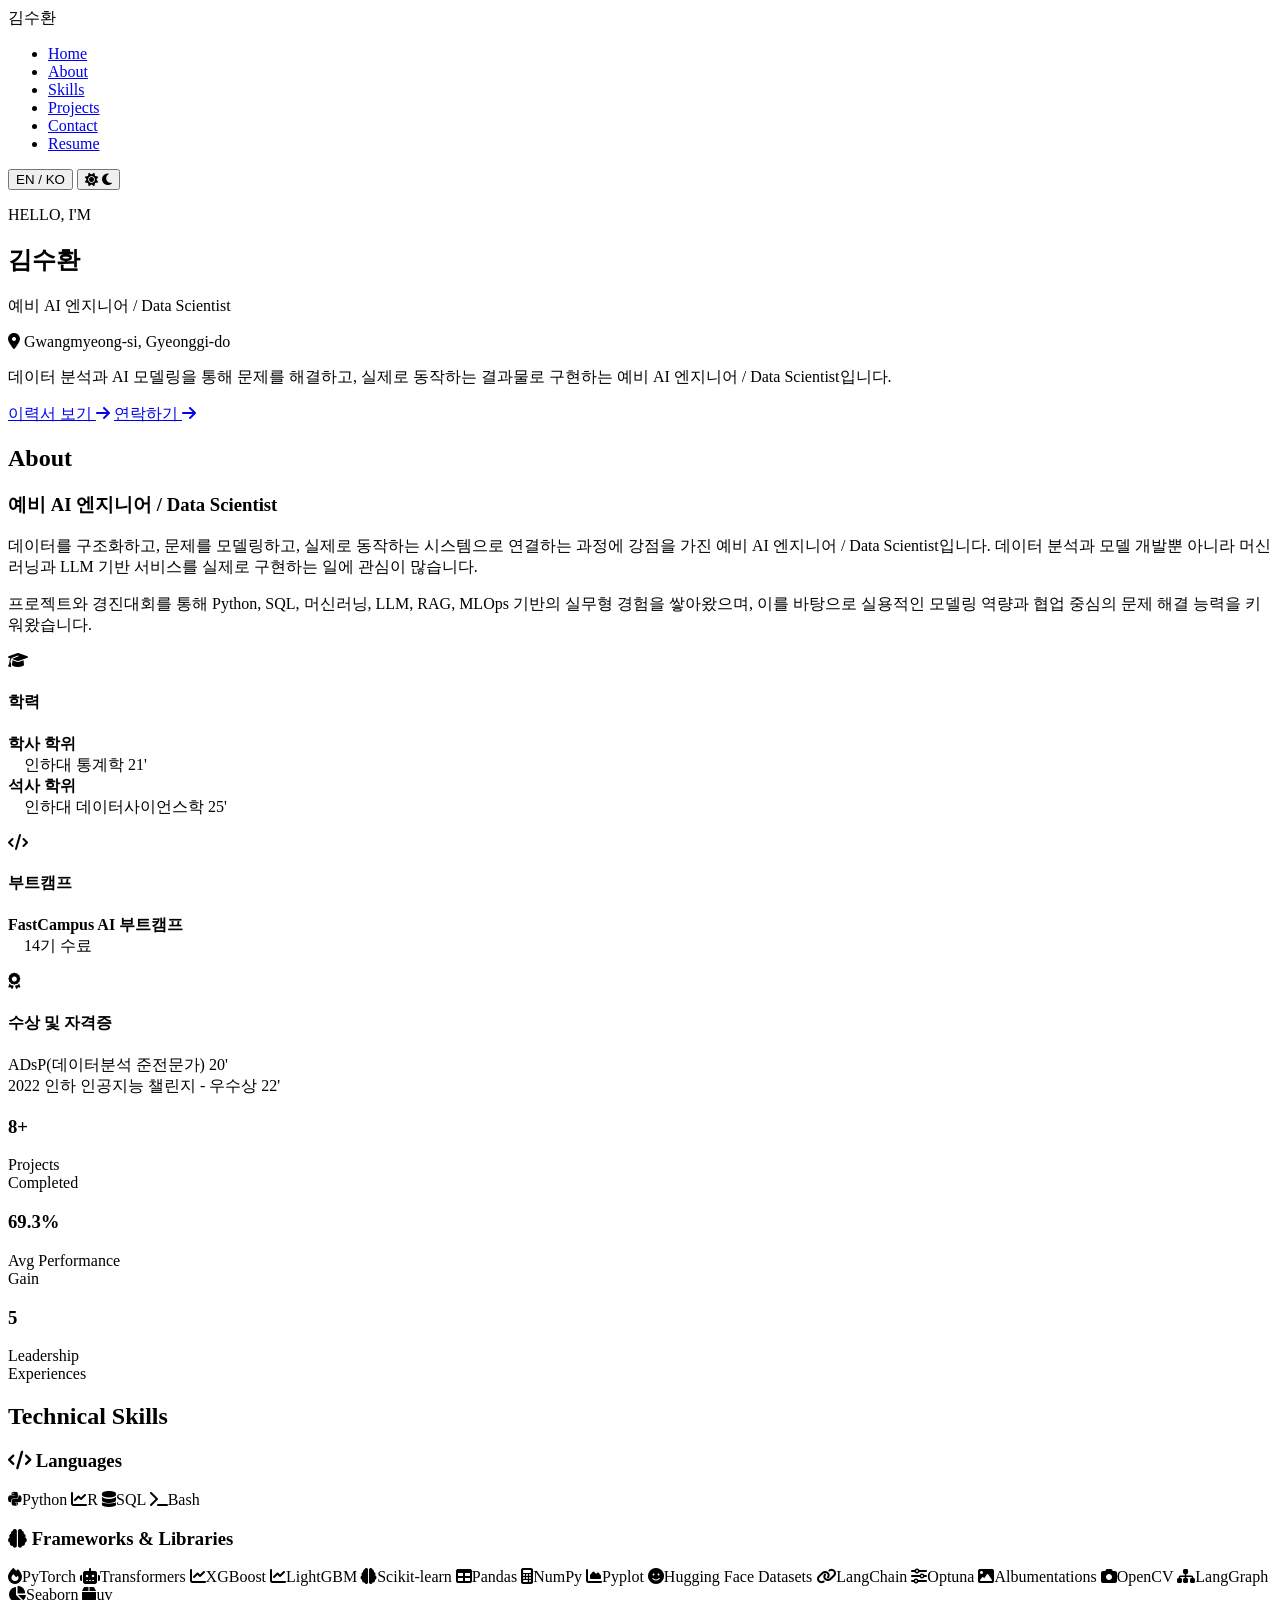
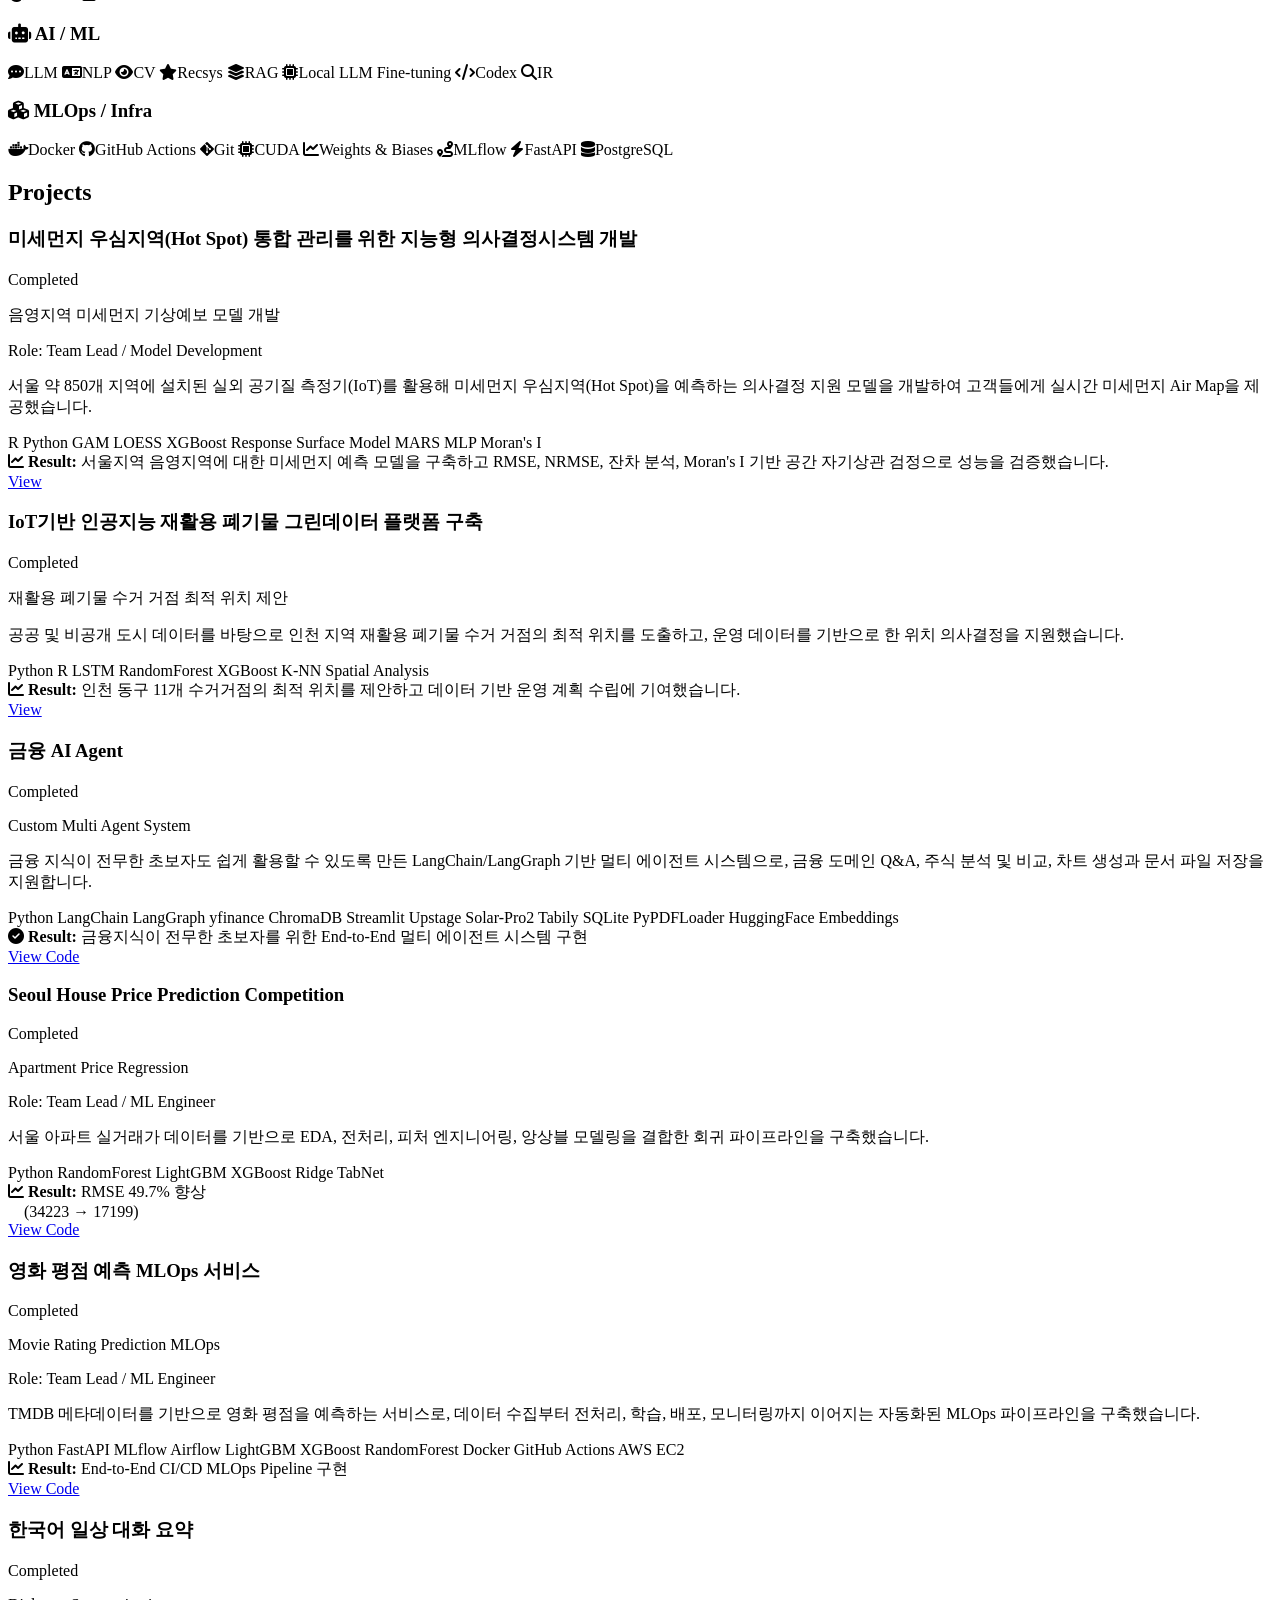
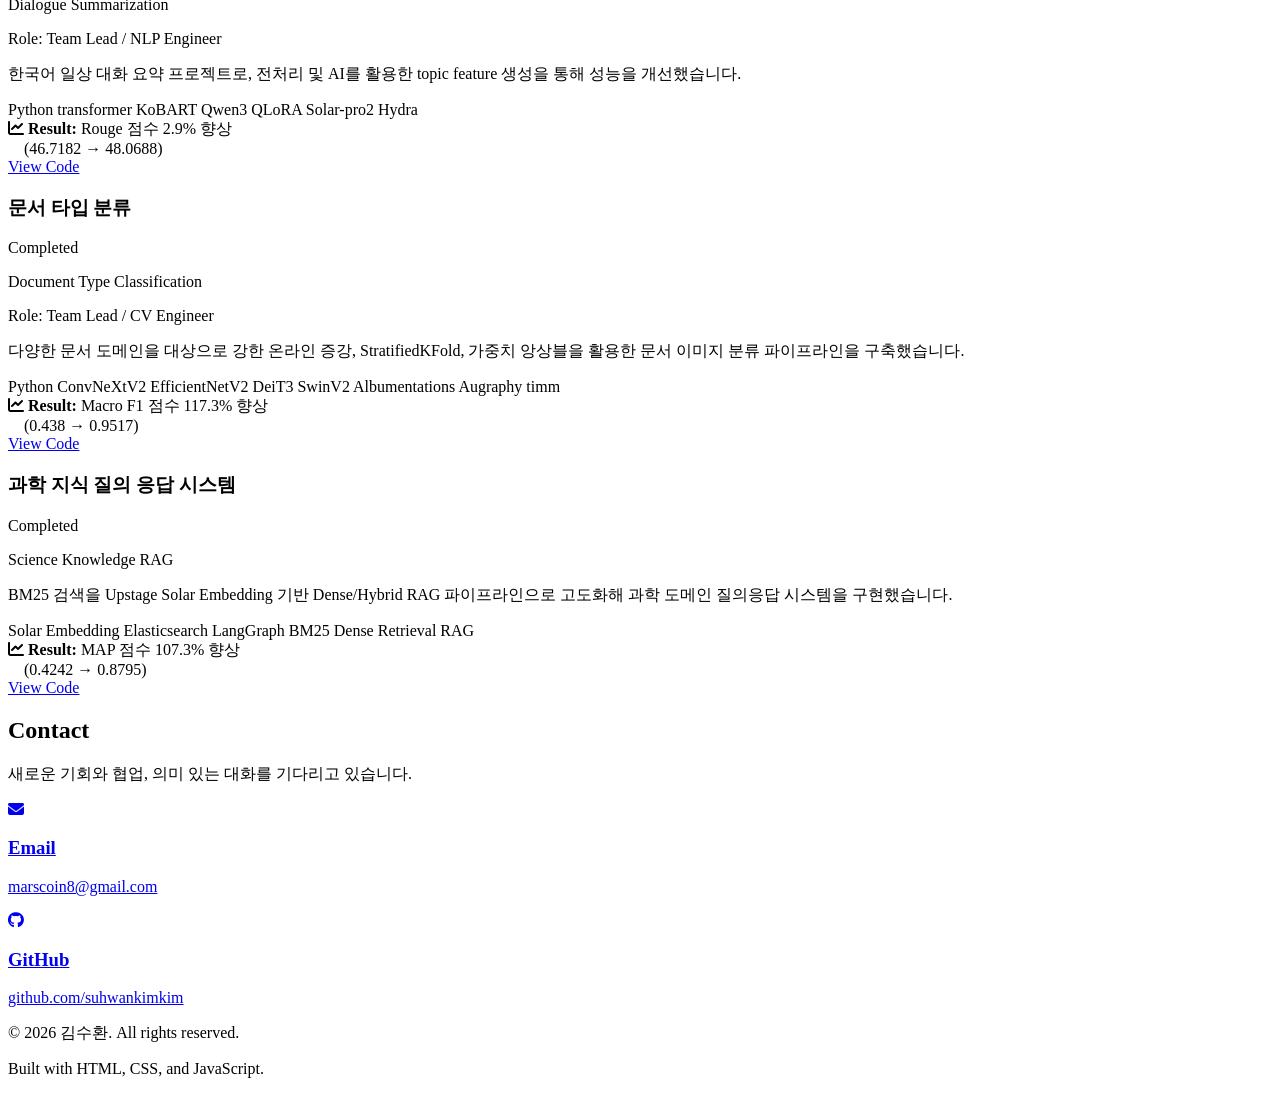
==== index.html @ 95c68ed4 "portpolio" ====
﻿<!DOCTYPE html>
<html lang="ko">
  <head>
    <meta charset="UTF-8" />
    <meta name="viewport" content="width=device-width, initial-scale=1.0" />
    <meta name="description" content="Suhwan Kim Portfolio" />
    <title>Portfolio | 김수환</title>
    <link rel="preconnect" href="https://fonts.googleapis.com" />
    <link rel="preconnect" href="https://fonts.gstatic.com" crossorigin />
    <link
      href="https://fonts.googleapis.com/css2?family=IBM+Plex+Sans:wght@300;400;500;600&family=Space+Grotesk:wght@400;500;600;700&display=swap"
      rel="stylesheet"
    />
    <link rel="stylesheet" href="css/style.css" />
    <link
      rel="stylesheet"
      href="https://cdnjs.cloudflare.com/ajax/libs/font-awesome/6.4.0/css/all.min.css"
    />
  </head>
  <body>
    <div class="floating-orbs" aria-hidden="true">
      <div class="orb orb-1"></div>
      <div class="orb orb-2"></div>
      <div class="orb orb-3"></div>
      <div class="orb orb-4"></div>
      <div class="orb orb-5"></div>
    </div>

    <nav class="navbar">
      <div class="nav-container">
        <div class="nav-logo" data-i18n="nav.logo">김수환</div>
        <ul class="nav-menu">
          <li><a href="#home" class="nav-link" data-i18n="nav.home">Home</a></li>
          <li><a href="#about" class="nav-link" data-i18n="nav.about">About</a></li>
          <li><a href="#skills" class="nav-link" data-i18n="nav.skills">Skills</a></li>
          <li><a href="#projects" class="nav-link" data-i18n="nav.projects">Projects</a></li>
          <li><a href="#contact" class="nav-link" data-i18n="nav.contact">Contact</a></li>
          <li>
            <a
              href="resume_new.pdf"
              class="nav-link"
              target="_blank"
              rel="noreferrer"
              data-i18n="nav.resume"
              >Resume</a
            >
          </li>
        </ul>
        <div class="nav-controls">
          <button class="toggle-btn lang-toggle" id="langToggle" aria-label="Language Toggle">
            <span class="lang-option" data-lang="en">EN</span>
            <span class="lang-divider">/</span>
            <span class="lang-option active" data-lang="ko">KO</span>
          </button>
          <button class="toggle-btn theme-toggle" id="themeToggle" aria-label="Toggle Theme">
            <i class="fas fa-sun"></i>
            <i class="fas fa-moon"></i>
          </button>
        </div>
        <div class="hamburger" aria-label="Open Menu">
          <span></span>
          <span></span>
          <span></span>
        </div>
      </div>
    </nav>

    <section id="home" class="hero">
      <div class="hero-content">
        <p class="hero-greeting" data-i18n="hero.greeting">HELLO, I'M</p>
        <h1 class="hero-name" data-i18n="hero.name">김수환</h1>
        <p class="hero-role" data-i18n="hero.role">예비 AI 엔지니어 / Data Scientist</p>
        <p class="hero-location" data-i18n-html="hero.location">
          <i class="fas fa-map-marker-alt"></i> Gwangmyeong-si, Gyeonggi-do
        </p>
        <p class="hero-description" data-i18n="hero.description">
          데이터 분석과 AI 모델링을 통해 문제를 해결하고,
          실제로 동작하는 결과물로 구현하는 예비 AI 엔지니어 / Data Scientist입니다.
        </p>
        <div class="hero-buttons">
          <a
            href="resume_new.pdf"
            class="btn btn-primary"
            target="_blank"
            rel="noreferrer"
            data-i18n="hero.resume"
            >이력서 보기 <i class="fas fa-arrow-right"></i
          ></a>
          <a href="#contact" class="btn btn-secondary" data-i18n="hero.contact"
            >연락하기 <i class="fas fa-arrow-right"></i
          ></a>
        </div>
      </div>
    </section>

    <section id="about" class="about">
      <div class="container">
        <h2 class="section-title" data-i18n="section.about">About</h2>
        <div class="about-content">
          <div class="about-text">
            <h3 class="about-role" data-i18n="about.role">예비 AI 엔지니어 / Data Scientist</h3>
            <p class="about-description" data-i18n="about.desc1">
              데이터를 구조화하고, 문제를 모델링하고, 실제로 동작하는 시스템으로 연결하는 과정에
              강점을 가진 예비 AI 엔지니어 / Data Scientist입니다. 데이터 분석과 모델 개발뿐 아니라
              머신러닝과 LLM 기반 서비스를 실제로 구현하는 일에 관심이 많습니다.
            </p>
            <p class="about-description" data-i18n="about.desc2">
              프로젝트와 경진대회를 통해 Python, SQL, 머신러닝, LLM, RAG, MLOps 기반의 실무형
              경험을 쌓아왔으며, 이를 바탕으로 실용적인 모델링 역량과 협업 중심의 문제 해결 능력을
              키워왔습니다.
            </p>

            <div class="about-education">
              <div class="education-item">
                <i class="fas fa-graduation-cap"></i>
                <div class="education-content">
                  <h4 data-i18n="about.eduTitle">학력</h4>
                  <p data-i18n-html="about.eduContent">
                    <strong>학사 학위</strong><br />
                    <span style="padding-left: 1rem; display: inline-block;">인하대 통계학 21'</span
                    ><br />
                    <strong>석사 학위</strong><br />
                    <span style="padding-left: 1rem; display: inline-block;"
                      >인하대 데이터사이언스학 25'</span
                    >
                  </p>
                </div>
              </div>
              <div class="education-item">
                <i class="fas fa-code"></i>
                <div class="education-content">
                  <h4 data-i18n="about.bootcampTitle">부트캠프</h4>
                  <p data-i18n-html="about.bootcampContent">
                    <strong>FastCampus AI 부트캠프</strong><br />
                    <span style="padding-left: 1rem; display: inline-block;">14기 수료</span>
                  </p>
                </div>
              </div>
              <div class="education-item">
                <i class="fas fa-award"></i>
                <div class="education-content">
                  <h4 data-i18n="about.awardsTitle">수상 및 자격증</h4>
                  <p data-i18n-html="about.awardsContent">
                    <span>ADsP(데이터분석 준전문가) 20'</span><br />
                    <span>2022 인하 인공지능 챌린지 - 우수상 22'</span>
                  </p>
                </div>
              </div>
            </div>

            <div class="about-stats">
              <div class="stat-item">
                <h3>8+</h3>
                <p data-i18n-html="about.stat1">Projects<br />Completed</p>
              </div>
              <div class="stat-item">
                <h3>69.3%</h3>
                <p data-i18n-html="about.stat2">Avg Performance<br />Gain</p>
              </div>
              <div class="stat-item">
                <h3>5</h3>
                <p data-i18n-html="about.stat3">Leadership<br />Experiences</p>
              </div>
            </div>
          </div>
        </div>
      </div>
    </section>

    <section id="skills" class="skills">
      <div class="container">
        <h2 class="section-title" data-i18n="section.skills">Technical Skills</h2>
        <div class="skills-scroll-container">
          <div class="skill-category">
            <h3>
              <i class="fas fa-code"></i>
              <span data-i18n="skills.lang">Languages</span>
            </h3>
            <div class="skill-tags">
              <span class="skill-tag"><i class="fab fa-python"></i>Python</span>
              <span class="skill-tag"><i class="fas fa-chart-line"></i>R</span>
              <span class="skill-tag"><i class="fas fa-database"></i>SQL</span>
              <span class="skill-tag"><i class="fas fa-terminal"></i>Bash</span>
            </div>
          </div>

          <div class="skill-category">
            <h3>
              <i class="fas fa-brain"></i>
              <span data-i18n="skills.frameworks">Frameworks &amp; Libraries</span>
            </h3>
            <div class="skill-tags">
              <span class="skill-tag"><i class="fas fa-fire"></i>PyTorch</span>
              <span class="skill-tag"><i class="fas fa-robot"></i>Transformers</span>
              <span class="skill-tag"><i class="fas fa-chart-line"></i>XGBoost</span>
              <span class="skill-tag"><i class="fas fa-chart-line"></i>LightGBM</span>
              <span class="skill-tag"><i class="fas fa-brain"></i>Scikit-learn</span>
              <span class="skill-tag"><i class="fas fa-table"></i>Pandas</span>
              <span class="skill-tag"><i class="fas fa-calculator"></i>NumPy</span>
              <span class="skill-tag"><i class="fas fa-chart-area"></i>Pyplot</span>
              <span class="skill-tag"><i class="fas fa-face-smile"></i>Hugging Face Datasets</span>
              <span class="skill-tag"><i class="fas fa-link"></i>LangChain</span>
              <span class="skill-tag"><i class="fas fa-sliders"></i>Optuna</span>
              <span class="skill-tag"><i class="fas fa-image"></i>Albumentations</span>
              <span class="skill-tag"><i class="fas fa-camera"></i>OpenCV</span>
              <span class="skill-tag"><i class="fas fa-sitemap"></i>LangGraph</span>
              <span class="skill-tag"><i class="fas fa-chart-pie"></i>Seaborn</span>
              <span class="skill-tag"><i class="fas fa-box"></i>uv</span>
            </div>
          </div>

          <div class="skill-category">
            <h3>
              <i class="fas fa-robot"></i>
              <span data-i18n="skills.ai">AI / ML</span>
            </h3>
            <div class="skill-tags">
              <span class="skill-tag"><i class="fas fa-comment-dots"></i>LLM</span>
              <span class="skill-tag"><i class="fas fa-language"></i>NLP</span>
              <span class="skill-tag"><i class="fas fa-eye"></i>CV</span>
              <span class="skill-tag"><i class="fas fa-star"></i>Recsys</span>
              <span class="skill-tag"><i class="fas fa-layer-group"></i>RAG</span>
              <span class="skill-tag"><i class="fas fa-microchip"></i>Local LLM Fine-tuning</span>
              <span class="skill-tag"><i class="fas fa-code"></i>Codex</span>
              <span class="skill-tag"><i class="fas fa-magnifying-glass"></i>IR</span>
            </div>
          </div>

          <div class="skill-category">
            <h3>
              <i class="fas fa-cubes"></i>
              <span data-i18n="skills.ops">MLOps / Infra</span>
            </h3>
            <div class="skill-tags">
              <span class="skill-tag"><i class="fab fa-docker"></i>Docker</span>
              <span class="skill-tag"><i class="fab fa-github"></i>GitHub Actions</span>
              <span class="skill-tag"><i class="fab fa-git-alt"></i>Git</span>
              <span class="skill-tag"><i class="fas fa-microchip"></i>CUDA</span>
              <span class="skill-tag"><i class="fas fa-chart-line"></i>Weights &amp; Biases</span>
              <span class="skill-tag"><i class="fas fa-route"></i>MLflow</span>
              <span class="skill-tag"><i class="fas fa-bolt"></i>FastAPI</span>
              <span class="skill-tag"><i class="fas fa-database"></i>PostgreSQL</span>
            </div>
          </div>
        </div>
      </div>
    </section>

    <section id="projects" class="projects">
      <div class="container">
        <h2 class="section-title" data-i18n="section.projects">Projects</h2>
        <div class="projects-grid">
          <div class="project-card">
            <div class="project-header">
              <h3 data-i18n="projects.p1.title">
                미세먼지 우심지역(Hot Spot) 통합 관리를 위한 지능형 의사결정시스템 개발
              </h3>
              <span class="project-tag completed" data-i18n="projects.completed">Completed</span>
            </div>
            <p class="project-subtitle" data-i18n="projects.p1.subtitle">
              음영지역 미세먼지 기상예보 모델 개발
            </p>
            <p class="project-role" data-i18n="projects.p1.role">Role: Team Lead / Model Development</p>
            <p class="project-description" data-i18n="projects.p1.desc">
              서울 약 850개 지역에 설치된 실외 공기질 측정기(IoT)를 활용해 미세먼지 우심지역(Hot
              Spot)을 예측하는 의사결정 지원 모델을 개발하여 고객들에게 실시간 미세먼지 Air Map을
              제공했습니다.
            </p>
            <div class="project-tech">
              <span class="tech-badge">R</span>
              <span class="tech-badge">Python</span>
              <span class="tech-badge">GAM</span>
              <span class="tech-badge">LOESS</span>
              <span class="tech-badge">XGBoost</span>
              <span class="tech-badge">Response Surface Model</span>
              <span class="tech-badge">MARS</span>
              <span class="tech-badge">MLP</span>
              <span class="tech-badge">Moran's I</span>
            </div>
            <div class="project-result" data-i18n-html="projects.p1.result">
              <i class="fas fa-chart-line"></i>
              <strong>Result:</strong> 서울지역 음영지역에 대한 미세먼지 예측 모델을 구축하고 RMSE,
              NRMSE, 잔차 분석, Moran's I 기반 공간 자기상관 검정으로 성능을 검증했습니다.
            </div>
            <a href="김수환(포트폴리오).pdf" class="project-link" target="_blank" rel="noreferrer"
              >View</a
            >
          </div>

          <div class="project-card">
            <div class="project-header">
              <h3 data-i18n="projects.p2.title">IoT기반 인공지능 재활용 폐기물 그린데이터 플랫폼 구축</h3>
              <span class="project-tag completed" data-i18n="projects.completed">Completed</span>
            </div>
            <p class="project-subtitle" data-i18n="projects.p2.subtitle">재활용 폐기물 수거 거점 최적 위치 제안</p>
            <p class="project-description" data-i18n="projects.p2.desc">
              공공 및 비공개 도시 데이터를 바탕으로 인천 지역 재활용 폐기물 수거 거점의 최적 위치를
              도출하고, 운영 데이터를 기반으로 한 위치 의사결정을 지원했습니다.
            </p>
            <div class="project-tech">
              <span class="tech-badge">Python</span>
              <span class="tech-badge">R</span>
              <span class="tech-badge">LSTM</span>
              <span class="tech-badge">RandomForest</span>
              <span class="tech-badge">XGBoost</span>
              <span class="tech-badge">K-NN</span>
              <span class="tech-badge">Spatial Analysis</span>
            </div>
            <div class="project-result" data-i18n-html="projects.p2.result">
              <i class="fas fa-chart-line"></i>
              <strong>Result:</strong> 인천 동구 11개 수거거점의 최적 위치를 제안하고 데이터 기반 운영
              계획 수립에 기여했습니다.
            </div>
            <a href="김수환(포트폴리오).pdf" class="project-link" target="_blank" rel="noreferrer"
              >View</a
            >
          </div>

          <div class="project-card">
            <div class="project-header">
              <h3 data-i18n="projects.p3.title">금융 AI Agent</h3>
              <span class="project-tag completed" data-i18n="projects.completed">Completed</span>
            </div>
            <p class="project-subtitle" data-i18n="projects.p3.subtitle">Custom Multi Agent System</p>
            <p class="project-description" data-i18n="projects.p3.desc">
              금융 지식이 전무한 초보자도 쉽게 활용할 수 있도록 만든 LangChain/LangGraph 기반 멀티
              에이전트 시스템으로, 금융 도메인 Q&amp;A, 주식 분석 및 비교, 차트 생성과 문서 파일
              저장을 지원합니다.
            </p>
            <div class="project-tech">
              <span class="tech-badge">Python</span>
              <span class="tech-badge">LangChain</span>
              <span class="tech-badge">LangGraph</span>
              <span class="tech-badge">yfinance</span>
              <span class="tech-badge">ChromaDB</span>
              <span class="tech-badge">Streamlit</span>
              <span class="tech-badge">Upstage Solar-Pro2</span>
              <span class="tech-badge">Tabily</span>
              <span class="tech-badge">SQLite</span>
              <span class="tech-badge">PyPDFLoader</span>
              <span class="tech-badge">HuggingFace Embeddings</span>
            </div>
            <div class="project-result" data-i18n-html="projects.p3.result">
              <i class="fas fa-check-circle"></i>
              <strong>Result:</strong> 금융지식이 전무한 초보자를 위한 End-to-End 멀티 에이전트
              시스템 구현
            </div>
            <a
              href="https://github.com/suhwankimkim/Agent_project"
              class="project-link"
              target="_blank"
              rel="noreferrer"
              >View Code</a
            >
          </div>

          <div class="project-card">
            <div class="project-header">
              <h3 data-i18n="projects.p4.title">Seoul House Price Prediction Competition</h3>
              <span class="project-tag completed" data-i18n="projects.completed">Completed</span>
            </div>
            <p class="project-subtitle" data-i18n="projects.p4.subtitle">Apartment Price Regression</p>
            <p class="project-role" data-i18n="projects.p4.role">Role: Team Lead / ML Engineer</p>
            <p class="project-description" data-i18n="projects.p4.desc">
              서울 아파트 실거래가 데이터를 기반으로 EDA, 전처리, 피처 엔지니어링, 앙상블 모델링을
              결합한 회귀 파이프라인을 구축했습니다.
            </p>
            <div class="project-tech">
              <span class="tech-badge">Python</span>
              <span class="tech-badge">RandomForest</span>
              <span class="tech-badge">LightGBM</span>
              <span class="tech-badge">XGBoost</span>
              <span class="tech-badge">Ridge</span>
              <span class="tech-badge">TabNet</span>
            </div>
            <div class="project-result" data-i18n-html="projects.p4.result">
              <i class="fas fa-chart-line"></i>
              <strong>Result:</strong> RMSE 49.7% 향상<br /><span
                style="padding-left: 1rem; display: inline-block;"
                >(34223 → 17199)</span
              >
            </div>
            <a
              href="https://github.com/suhwankimkim/ML_Competition"
              class="project-link"
              target="_blank"
              rel="noreferrer"
              >View Code</a
            >
          </div>

          <div class="project-card">
            <div class="project-header">
              <h3 data-i18n="projects.p5.title">영화 평점 예측 MLOps 서비스</h3>
              <span class="project-tag completed" data-i18n="projects.completed">Completed</span>
            </div>
            <p class="project-subtitle" data-i18n="projects.p5.subtitle">Movie Rating Prediction MLOps</p>
            <p class="project-role" data-i18n="projects.p5.role">Role: Team Lead / ML Engineer</p>
            <p class="project-description" data-i18n="projects.p5.desc">
              TMDB 메타데이터를 기반으로 영화 평점을 예측하는 서비스로, 데이터 수집부터 전처리,
              학습, 배포, 모니터링까지 이어지는 자동화된 MLOps 파이프라인을 구축했습니다.
            </p>
            <div class="project-tech">
              <span class="tech-badge">Python</span>
              <span class="tech-badge">FastAPI</span>
              <span class="tech-badge">MLflow</span>
              <span class="tech-badge">Airflow</span>
              <span class="tech-badge">LightGBM</span>
              <span class="tech-badge">XGBoost</span>
              <span class="tech-badge">RandomForest</span>
              <span class="tech-badge">Docker</span>
              <span class="tech-badge">GitHub Actions</span>
              <span class="tech-badge">AWS EC2</span>
            </div>
            <div class="project-result" data-i18n-html="projects.p5.result">
              <i class="fas fa-chart-line"></i>
              <strong>Result:</strong> End-to-End CI/CD MLOps Pipeline 구현
            </div>
            <a
              href="https://github.com/suhwankimkim/MLOps"
              class="project-link"
              target="_blank"
              rel="noreferrer"
              >View Code</a
            >
          </div>

          <div class="project-card">
            <div class="project-header">
              <h3 data-i18n="projects.p6.title">한국어 일상 대화 요약</h3>
              <span class="project-tag completed" data-i18n="projects.completed">Completed</span>
            </div>
            <p class="project-subtitle" data-i18n="projects.p6.subtitle">Dialogue Summarization</p>
            <p class="project-role" data-i18n="projects.p6.role">Role: Team Lead / NLP Engineer</p>
            <p class="project-description" data-i18n="projects.p6.desc">
              한국어 일상 대화 요약 프로젝트로, 전처리 및 AI를 활용한 topic feature 생성을 통해
              성능을 개선했습니다.
            </p>
            <div class="project-tech">
              <span class="tech-badge">Python</span>
              <span class="tech-badge">transformer</span>
              <span class="tech-badge">KoBART</span>
              <span class="tech-badge">Qwen3</span>
              <span class="tech-badge">QLoRA</span>
              <span class="tech-badge">Solar-pro2</span>
              <span class="tech-badge">Hydra</span>
            </div>
            <div class="project-result" data-i18n-html="projects.p6.result">
              <i class="fas fa-chart-line"></i>
              <strong>Result:</strong> Rouge 점수 2.9% 향상<br /><span
                style="padding-left: 1rem; display: inline-block;"
                >(46.7182 → 48.0688)</span
              >
            </div>
            <a
              href="https://github.com/suhwankimkim/NLP"
              class="project-link"
              target="_blank"
              rel="noreferrer"
              >View Code</a
            >
          </div>

          <div class="project-card">
            <div class="project-header">
              <h3 data-i18n="projects.p7.title">문서 타입 분류</h3>
              <span class="project-tag completed" data-i18n="projects.completed">Completed</span>
            </div>
            <p class="project-subtitle" data-i18n="projects.p7.subtitle">Document Type Classification</p>
            <p class="project-role" data-i18n="projects.p7.role">Role: Team Lead / CV Engineer</p>
            <p class="project-description" data-i18n="projects.p7.desc">
              다양한 문서 도메인을 대상으로 강한 온라인 증강, StratifiedKFold, 가중치 앙상블을
              활용한 문서 이미지 분류 파이프라인을 구축했습니다.
            </p>
            <div class="project-tech">
              <span class="tech-badge">Python</span>
              <span class="tech-badge">ConvNeXtV2</span>
              <span class="tech-badge">EfficientNetV2</span>
              <span class="tech-badge">DeiT3</span>
              <span class="tech-badge">SwinV2</span>
              <span class="tech-badge">Albumentations</span>
              <span class="tech-badge">Augraphy</span>
              <span class="tech-badge">timm</span>
            </div>
            <div class="project-result" data-i18n-html="projects.p7.result">
              <i class="fas fa-chart-line"></i>
              <strong>Result:</strong> Macro F1 점수 117.3% 향상<br /><span
                style="padding-left: 1rem; display: inline-block;"
                >(0.438 → 0.9517)</span
              >
            </div>
            <a
              href="https://github.com/suhwankimkim/CV"
              class="project-link"
              target="_blank"
              rel="noreferrer"
              >View Code</a
            >
          </div>

          <div class="project-card">
            <div class="project-header">
              <h3 data-i18n="projects.p8.title">과학 지식 질의 응답 시스템</h3>
              <span class="project-tag completed" data-i18n="projects.completed">Completed</span>
            </div>
            <p class="project-subtitle" data-i18n="projects.p8.subtitle">Science Knowledge RAG</p>
            <p class="project-description" data-i18n="projects.p8.desc">
              BM25 검색을 Upstage Solar Embedding 기반 Dense/Hybrid RAG 파이프라인으로 고도화해
              과학 도메인 질의응답 시스템을 구현했습니다.
            </p>
            <div class="project-tech">
              <span class="tech-badge">Solar Embedding</span>
              <span class="tech-badge">Elasticsearch</span>
              <span class="tech-badge">LangGraph</span>
              <span class="tech-badge">BM25</span>
              <span class="tech-badge">Dense Retrieval</span>
              <span class="tech-badge">RAG</span>
            </div>
            <div class="project-result" data-i18n-html="projects.p8.result">
              <i class="fas fa-chart-line"></i>
              <strong>Result:</strong> MAP 점수 107.3% 향상<br /><span
                style="padding-left: 1rem; display: inline-block;"
                >(0.4242 → 0.8795)</span
              >
            </div>
            <a
              href="https://github.com/suhwankimkim/IR"
              class="project-link"
              target="_blank"
              rel="noreferrer"
              >View Code</a
            >
          </div>
        </div>
      </div>
    </section>

    <section id="contact" class="contact">
      <div class="container">
        <h2 class="section-title" data-i18n="section.contact">Contact</h2>
        <p class="contact-description" data-i18n="contact.desc">
          새로운 기회와 협업, 의미 있는 대화를 기다리고 있습니다.
        </p>
        <div class="contact-links">
          <a href="mailto:marscoin8@gmail.com" class="contact-card">
            <i class="fas fa-envelope"></i>
            <h3 data-i18n="contact.email">Email</h3>
            <p>marscoin8@gmail.com</p>
          </a>
          <a
            href="https://github.com/suhwankimkim"
            class="contact-card"
            target="_blank"
            rel="noreferrer"
          >
            <i class="fab fa-github"></i>
            <h3 data-i18n="contact.github">GitHub</h3>
            <p>github.com/suhwankimkim</p>
          </a>
        </div>
      </div>
    </section>

    <footer class="footer">
      <p>&copy; 2026 김수환. All rights reserved.</p>
      <p data-i18n="footer.built">Built with HTML, CSS, and JavaScript.</p>
    </footer>

    <script src="js/script.js"></script>
  </body>
</html>
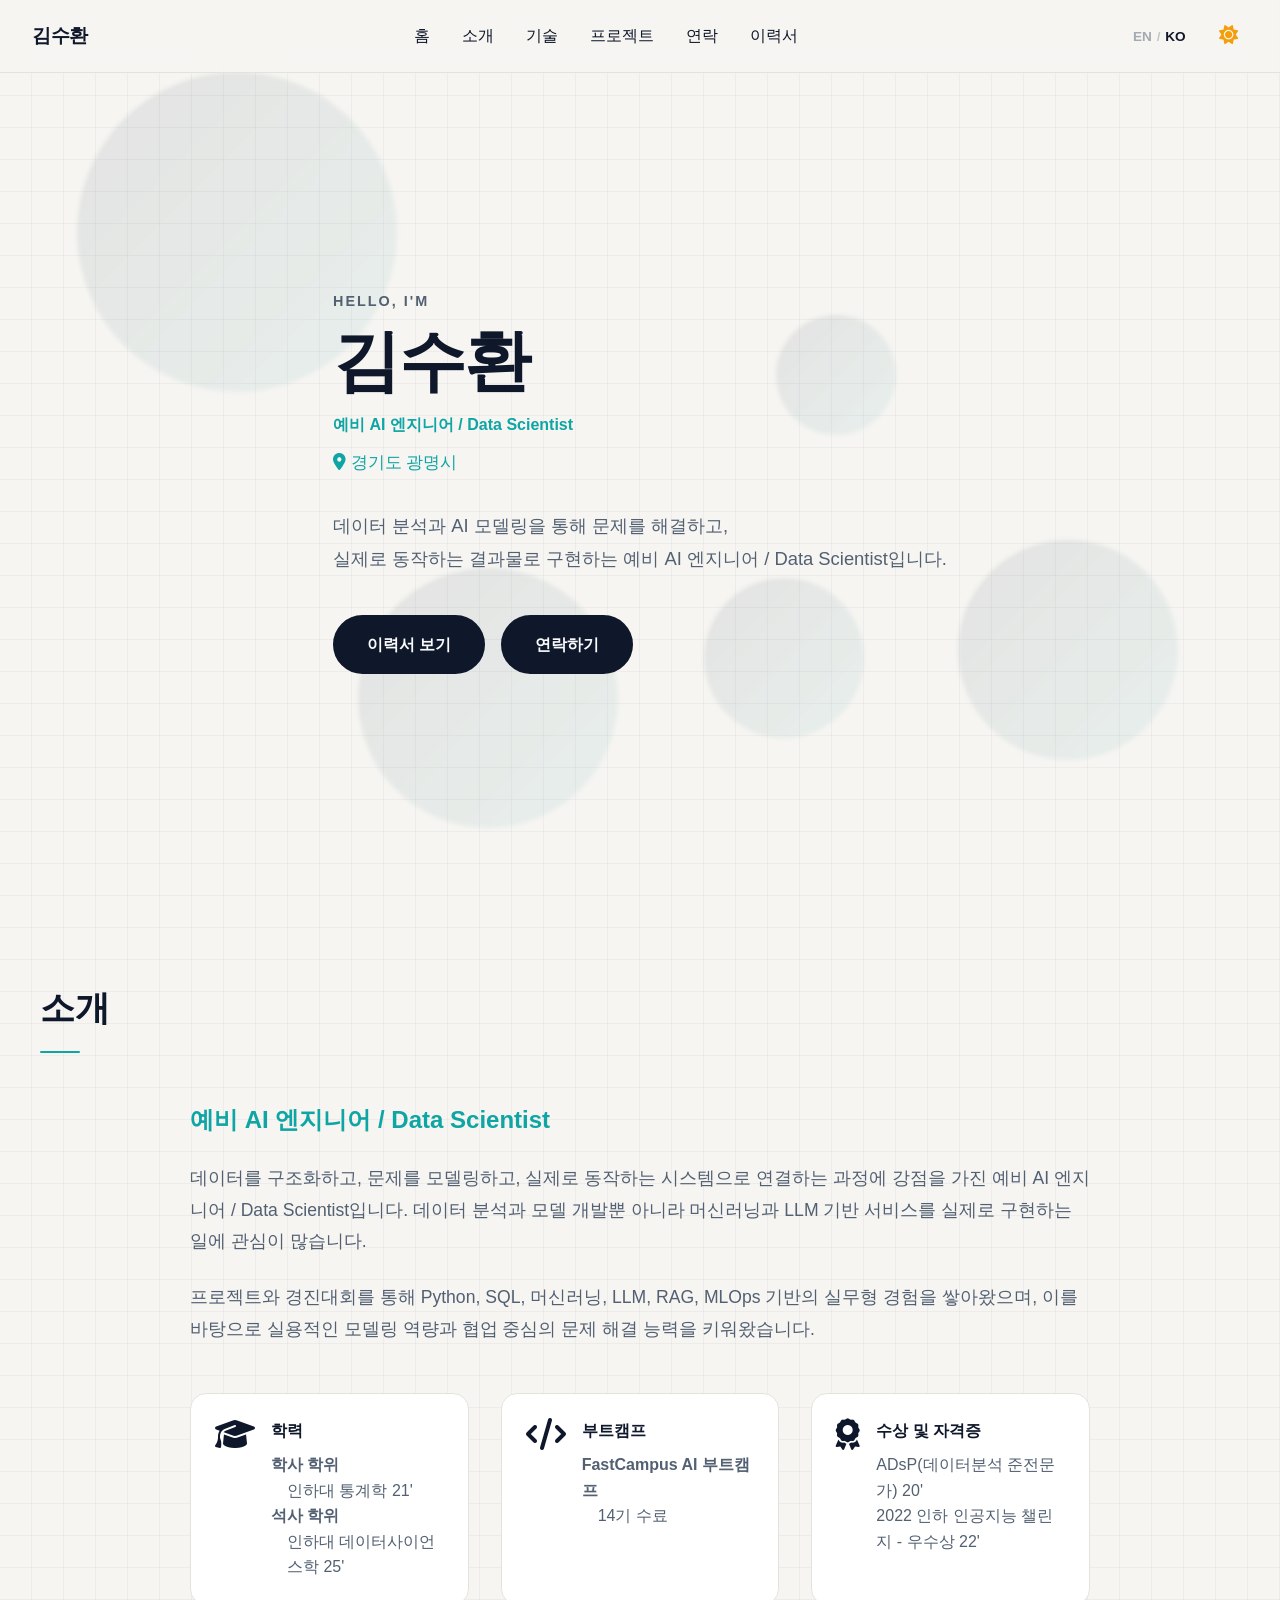
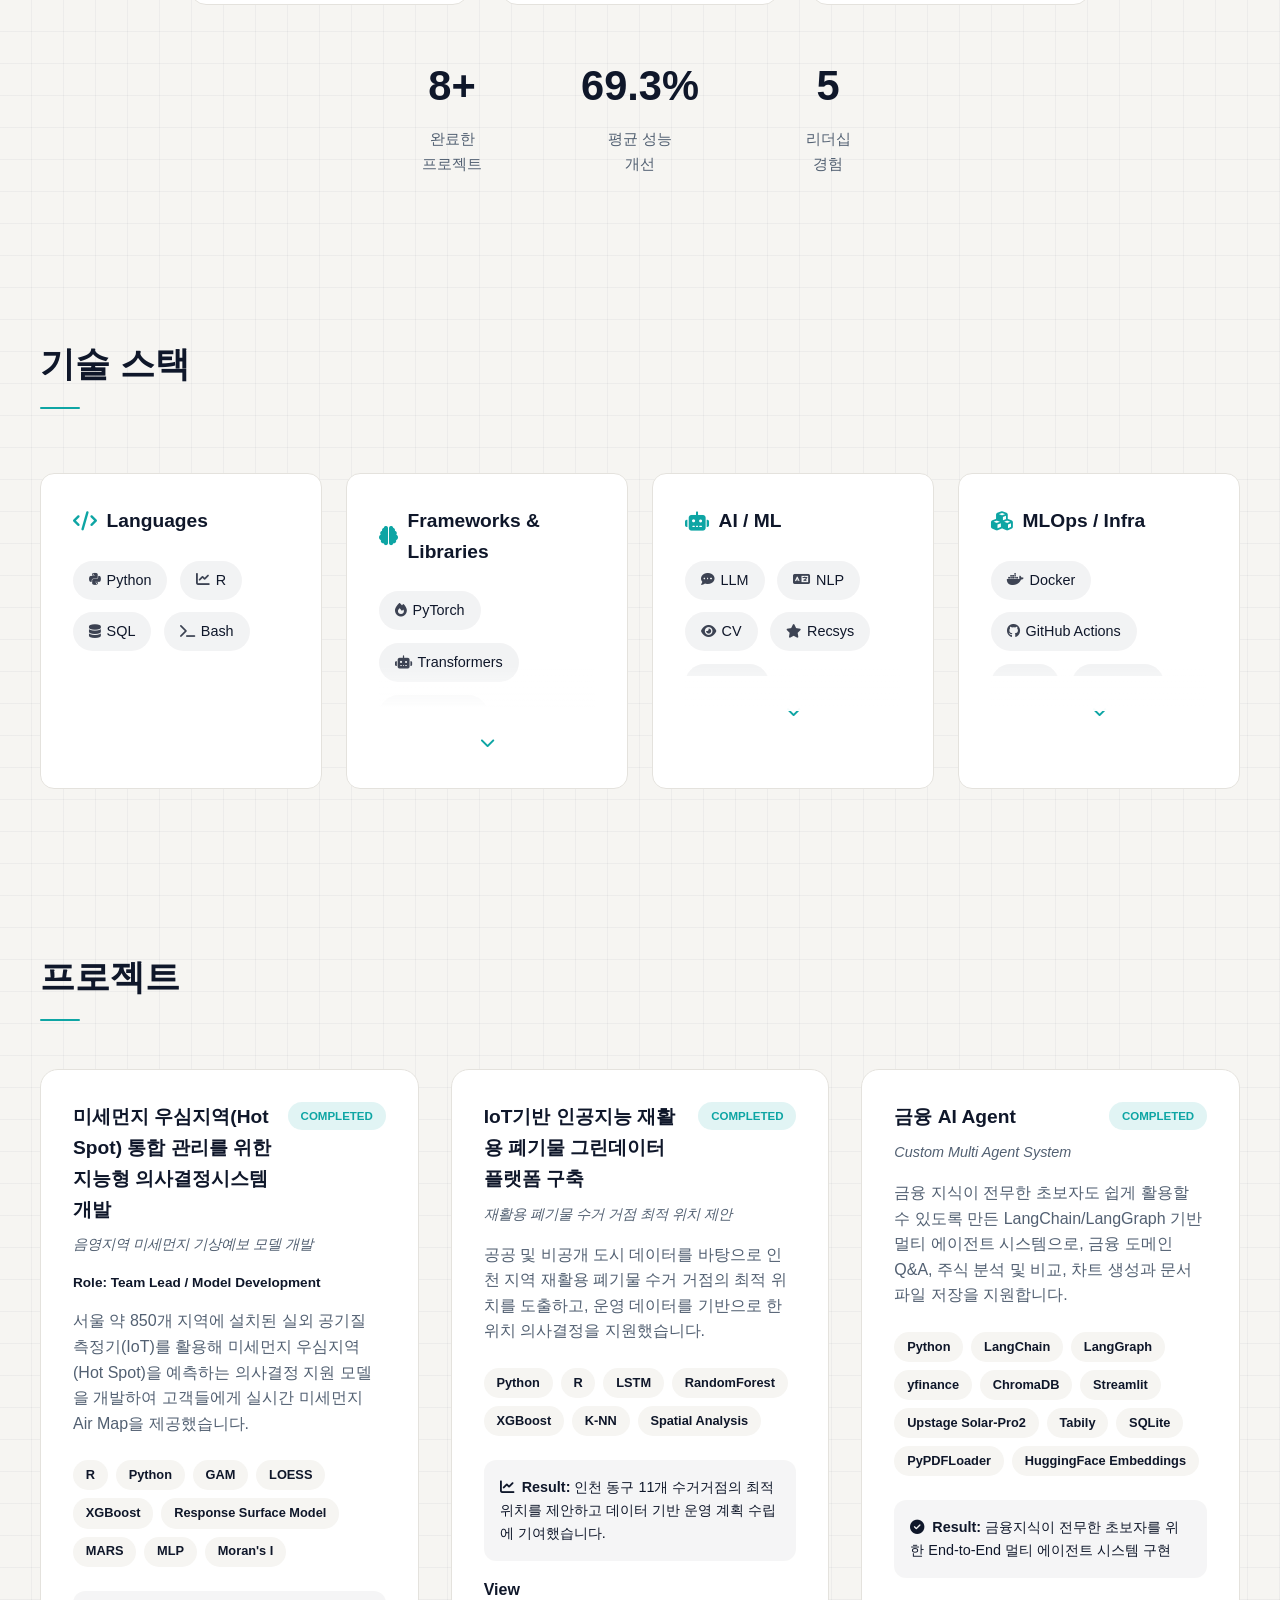
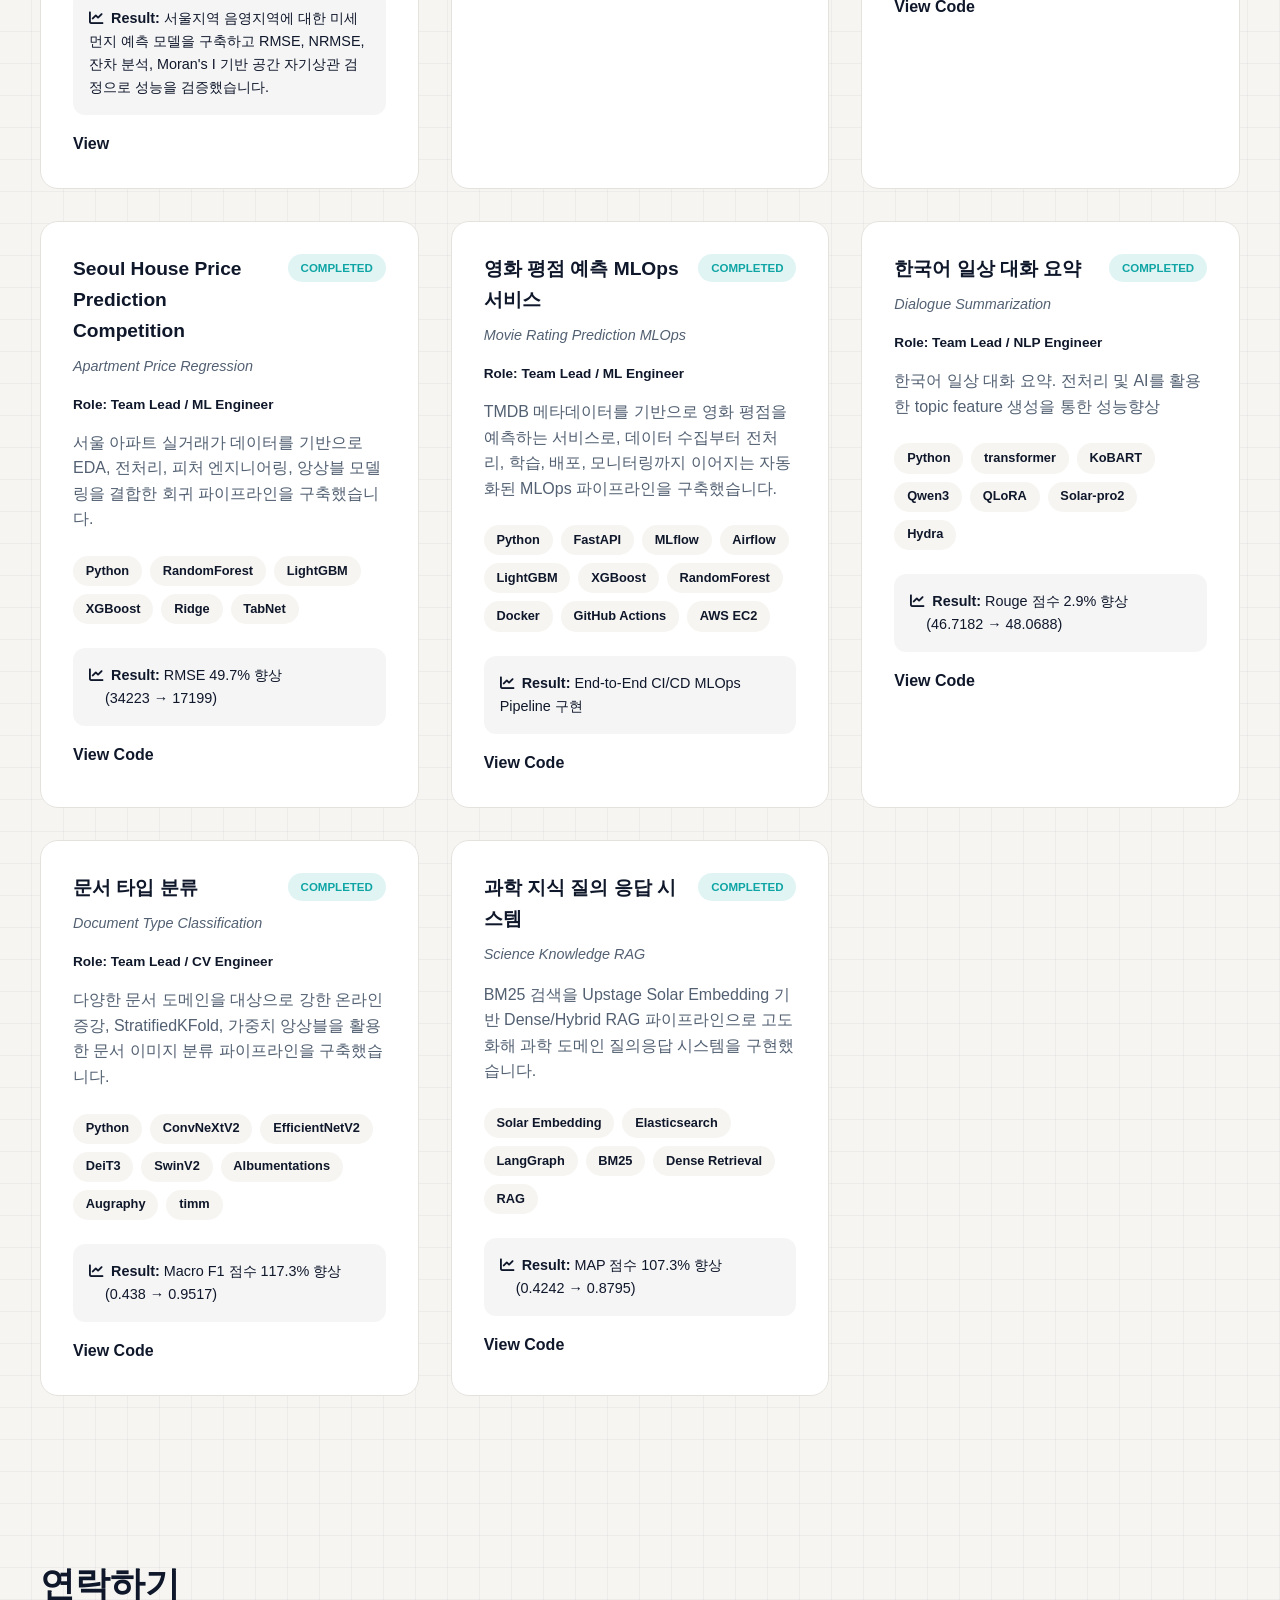
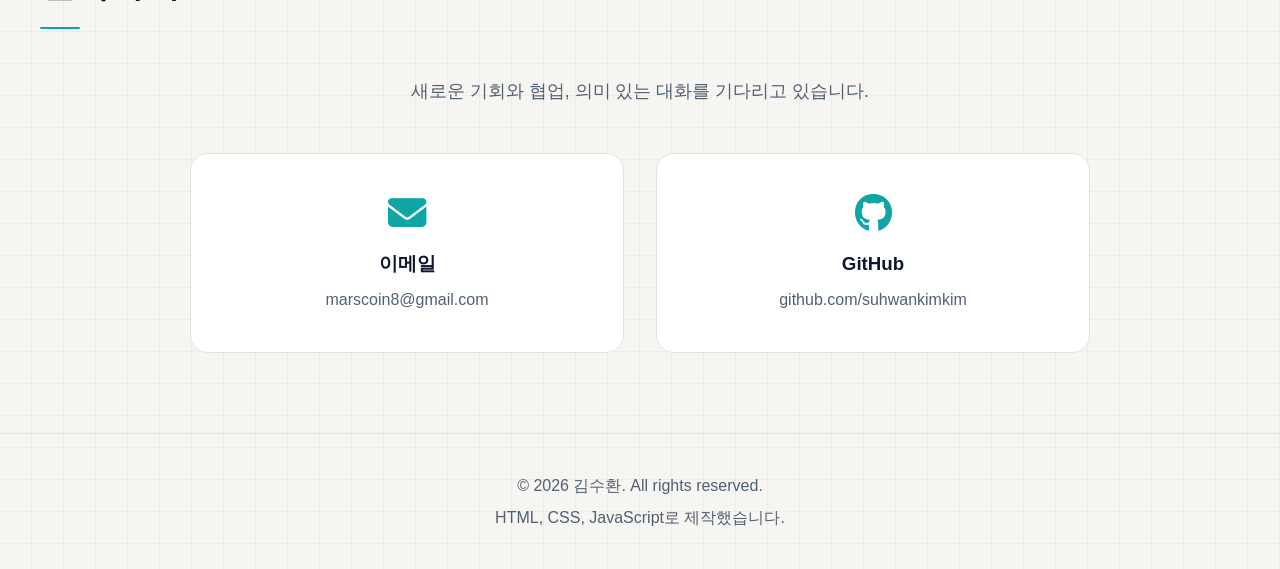
==== commit e3f77a5e: "modify" ====
--- a/index.html
+++ b/index.html
@@ -37,7 +37,7 @@
           <li><a href="#contact" class="nav-link" data-i18n="nav.contact">Contact</a></li>
           <li>
             <a
-              href="resume_new.pdf"
+              href="resume.pdf"
               class="nav-link"
               target="_blank"
               rel="noreferrer"
@@ -79,7 +79,7 @@
         </p>
         <div class="hero-buttons">
           <a
-            href="resume_new.pdf"
+            href="resume.pdf"
             class="btn btn-primary"
             target="_blank"
             rel="noreferrer"
--- a/css/style.css
+++ b/css/style.css
@@ -0,0 +1,940 @@
+/* ===== CSS Variables ===== */
+:root {
+  --primary-color: #0f172a;
+  --secondary-color: #0f172a;
+  --accent-color: #0ea5a4;
+  --text-dark: #0f172a;
+  --text-light: #526072;
+  --bg-white: #ffffff;
+  --bg-light: #f6f5f2;
+  --border-color: #e4e2dd;
+  --shadow-sm: 0 2px 8px rgba(15, 23, 42, 0.05);
+  --shadow-md: 0 6px 16px rgba(15, 23, 42, 0.08);
+  --shadow-lg: 0 16px 36px rgba(15, 23, 42, 0.12);
+  --button-bg: #0f172a;
+  --button-text: #f8fafc;
+  --transition: all 0.3s ease;
+}
+
+/* ===== Dark Mode Variables ===== */
+body.dark-mode {
+  --primary-color: #f8fafc;
+  --secondary-color: #f8fafc;
+  --accent-color: #5eead4;
+  --text-dark: #f8fafc;
+  --text-light: #94a3b8;
+  --bg-white: #0b0b0b;
+  --bg-light: #0b0b0b;
+  --border-color: #1f2937;
+  --shadow-sm: 0 2px 8px rgba(0, 0, 0, 0.35);
+  --shadow-md: 0 6px 16px rgba(0, 0, 0, 0.45);
+  --shadow-lg: 0 16px 36px rgba(0, 0, 0, 0.55);
+  --button-bg: #f8fafc;
+  --button-text: #0b0b0b;
+}
+
+/* ===== Reset & Base ===== */
+* {
+  margin: 0;
+  padding: 0;
+  box-sizing: border-box;
+}
+
+html {
+  scroll-behavior: smooth;
+}
+
+body {
+  font-family: "IBM Plex Sans", "Segoe UI", sans-serif;
+  line-height: 1.6;
+  color: var(--text-dark);
+  background-color: var(--bg-light);
+  background-image: linear-gradient(transparent 96%, rgba(15, 23, 42, 0.04) 96%),
+    linear-gradient(90deg, transparent 96%, rgba(15, 23, 42, 0.04) 96%);
+  background-size: 32px 32px;
+  overflow-x: hidden;
+  position: relative;
+}
+
+body.dark-mode {
+  background-color: var(--bg-light);
+  background-image: linear-gradient(transparent 96%, rgba(248, 250, 252, 0.05) 96%),
+    linear-gradient(90deg, transparent 96%, rgba(248, 250, 252, 0.05) 96%);
+  background-size: 32px 32px;
+}
+
+h1,
+h2,
+h3 {
+  font-family: "Space Grotesk", "IBM Plex Sans", sans-serif;
+}
+
+/* ===== Floating Orbs ===== */
+.floating-orbs {
+  position: fixed;
+  inset: 0;
+  pointer-events: none;
+  z-index: 0;
+  overflow: hidden;
+}
+
+.orb {
+  position: absolute;
+  border-radius: 50%;
+  background: linear-gradient(135deg, rgba(15, 23, 42, 0.08), rgba(14, 165, 164, 0.06));
+  filter: blur(2px);
+  animation: drift 26s infinite ease-in-out;
+}
+
+.orb-1 {
+  width: 320px;
+  height: 320px;
+  top: 8%;
+  left: 6%;
+}
+
+.orb-2 {
+  width: 220px;
+  height: 220px;
+  top: 60%;
+  right: 8%;
+  animation-delay: 2s;
+}
+
+.orb-3 {
+  width: 160px;
+  height: 160px;
+  bottom: 18%;
+  left: 55%;
+  animation-delay: 4s;
+}
+
+.orb-4 {
+  width: 120px;
+  height: 120px;
+  top: 35%;
+  right: 30%;
+  animation-delay: 6s;
+}
+
+.orb-5 {
+  width: 260px;
+  height: 260px;
+  bottom: 8%;
+  left: 28%;
+  animation-delay: 8s;
+}
+
+@keyframes drift {
+  0%,
+  100% {
+    transform: translate(0, 0) scale(1);
+  }
+  25% {
+    transform: translate(20px, -20px) scale(1.04);
+  }
+  50% {
+    transform: translate(-12px, 16px) scale(0.96);
+  }
+  75% {
+    transform: translate(16px, 10px) scale(1.02);
+  }
+}
+
+/* ===== Navigation ===== */
+.navbar {
+  position: fixed;
+  top: 0;
+  left: 0;
+  width: 100%;
+  background: rgba(246, 245, 242, 0.85);
+  backdrop-filter: blur(12px);
+  border-bottom: 1px solid var(--border-color);
+  z-index: 1000;
+  transition: var(--transition);
+}
+
+body.dark-mode .navbar {
+  background: rgba(11, 11, 11, 0.85);
+}
+
+.nav-container {
+  max-width: 1400px;
+  margin: 0 auto;
+  padding: 1rem 2rem;
+  display: flex;
+  justify-content: space-between;
+  align-items: center;
+  gap: 1.5rem;
+}
+
+.nav-logo {
+  font-size: 1.2rem;
+  font-weight: 800;
+  color: var(--text-dark);
+  letter-spacing: -0.02em;
+}
+
+.nav-menu {
+  display: flex;
+  list-style: none;
+  gap: 2rem;
+}
+
+.nav-link {
+  text-decoration: none;
+  color: var(--text-dark);
+  font-weight: 500;
+  transition: var(--transition);
+  position: relative;
+}
+
+.nav-link::after {
+  content: "";
+  position: absolute;
+  bottom: -8px;
+  left: 0;
+  width: 0;
+  height: 2px;
+  background: var(--accent-color);
+  transition: width 0.3s ease;
+}
+
+.nav-link:hover {
+  color: var(--primary-color);
+}
+
+.nav-link:hover::after {
+  width: 100%;
+}
+
+.nav-controls {
+  display: flex;
+  align-items: center;
+  gap: 0.8rem;
+}
+
+.toggle-btn {
+  background: none;
+  border: none;
+  cursor: pointer;
+  padding: 0.5rem 0.6rem;
+  border-radius: 10px;
+  transition: var(--transition);
+  display: flex;
+  align-items: center;
+  gap: 0.3rem;
+}
+
+.toggle-btn:hover {
+  background: rgba(15, 23, 42, 0.06);
+}
+
+body.dark-mode .toggle-btn:hover {
+  background: rgba(248, 250, 252, 0.08);
+}
+
+.lang-toggle {
+  font-size: 0.85rem;
+  font-weight: 600;
+  color: var(--text-light);
+}
+
+.lang-option {
+  cursor: pointer;
+  transition: var(--transition);
+  opacity: 0.5;
+}
+
+.lang-option.active {
+  color: var(--primary-color);
+  opacity: 1;
+}
+
+.lang-divider {
+  color: var(--text-light);
+  opacity: 0.3;
+}
+
+.theme-toggle {
+  font-size: 1.2rem;
+  color: var(--text-dark);
+  position: relative;
+  width: 40px;
+  height: 40px;
+  justify-content: center;
+}
+
+.theme-toggle i {
+  position: absolute;
+  transition: transform 0.3s ease, opacity 0.3s ease;
+}
+
+.theme-toggle .fa-sun {
+  color: #f59e0b;
+  transform: rotate(0deg);
+  opacity: 1;
+}
+
+.theme-toggle .fa-moon {
+  color: #38bdf8;
+  transform: rotate(180deg);
+  opacity: 0;
+}
+
+body.dark-mode .theme-toggle .fa-sun {
+  transform: rotate(180deg);
+  opacity: 0;
+}
+
+body.dark-mode .theme-toggle .fa-moon {
+  transform: rotate(0deg);
+  opacity: 1;
+}
+
+.hamburger {
+  display: none;
+  flex-direction: column;
+  cursor: pointer;
+}
+
+.hamburger span {
+  width: 25px;
+  height: 3px;
+  background: var(--text-dark);
+  margin: 3px 0;
+  transition: var(--transition);
+}
+
+/* ===== Hero ===== */
+.hero {
+  min-height: 100vh;
+  display: flex;
+  align-items: center;
+  justify-content: center;
+  text-align: left;
+  padding: 8rem 2rem 4rem;
+  position: relative;
+  z-index: 1;
+}
+
+.hero-content {
+  max-width: 880px;
+}
+
+.hero-greeting {
+  font-size: 0.9rem;
+  letter-spacing: 2px;
+  color: var(--text-light);
+  margin-bottom: 0.5rem;
+  font-weight: 700;
+}
+
+.hero-name {
+  font-size: 4.2rem;
+  font-weight: 800;
+  color: var(--secondary-color);
+  margin-bottom: 0.6rem;
+  line-height: 1.2;
+  letter-spacing: -0.02em;
+}
+
+.hero-role {
+  color: var(--accent-color);
+  font-weight: 700;
+  margin-bottom: 0.8rem;
+}
+
+.hero-location {
+  color: var(--accent-color);
+  font-size: 1.05rem;
+  margin-bottom: 2rem;
+}
+
+.hero-description {
+  font-size: 1.15rem;
+  color: var(--text-light);
+  line-height: 1.8;
+  margin-bottom: 2.5rem;
+  white-space: pre-line;
+}
+
+.hero-buttons {
+  display: flex;
+  gap: 1rem;
+  justify-content: flex-start;
+  flex-wrap: wrap;
+}
+
+.btn {
+  padding: 0.9rem 2rem;
+  border-radius: 999px;
+  text-decoration: none;
+  font-weight: 700;
+  transition: var(--transition);
+  display: inline-flex;
+  align-items: center;
+  gap: 0.5rem;
+}
+
+.btn-primary {
+  background: var(--button-bg);
+  color: var(--button-text);
+  border: 2px solid var(--button-bg);
+}
+
+.btn-primary:hover {
+  background: transparent;
+  color: var(--text-dark);
+  transform: translateY(-2px);
+  box-shadow: var(--shadow-sm);
+}
+
+.btn-secondary {
+  background: var(--button-bg);
+  color: var(--button-text);
+  border: 2px solid var(--button-bg);
+}
+
+.btn-secondary:hover {
+  background: transparent;
+  color: var(--text-dark);
+  border-color: var(--text-dark);
+  transform: translateY(-2px);
+  box-shadow: var(--shadow-sm);
+}
+
+body.dark-mode .btn-secondary {
+  border-color: var(--button-bg);
+}
+
+/* ===== Section Layout ===== */
+section {
+  padding: 5rem 2rem;
+  position: relative;
+  z-index: 1;
+}
+
+.container {
+  max-width: 1200px;
+  margin: 0 auto;
+}
+
+.container-full {
+  max-width: 100%;
+  padding: 0 2rem;
+}
+
+.section-title {
+  text-align: left;
+  font-size: 2.2rem;
+  font-weight: 800;
+  color: var(--secondary-color);
+  margin-bottom: 3rem;
+  position: relative;
+}
+
+.section-title::after {
+  content: "";
+  display: block;
+  width: 40px;
+  height: 2px;
+  background: var(--accent-color);
+  margin: 0.9rem 0 0;
+  border-radius: 999px;
+}
+
+/* ===== About ===== */
+.about {
+  background: transparent;
+}
+
+.about-content {
+  max-width: 900px;
+  margin: 0 auto;
+}
+
+.about-role {
+  color: var(--accent-color);
+  font-size: 1.5rem;
+  margin-bottom: 1.5rem;
+}
+
+.about-description {
+  font-size: 1.1rem;
+  color: var(--text-light);
+  margin-bottom: 1.5rem;
+  line-height: 1.8;
+}
+
+.about-education {
+  display: grid;
+  grid-template-columns: repeat(auto-fit, minmax(250px, 1fr));
+  gap: 2rem;
+  margin: 3rem 0;
+}
+
+.education-item {
+  display: flex;
+  align-items: flex-start;
+  gap: 1rem;
+  padding: 1.5rem;
+  background: var(--bg-white);
+  border-radius: 16px;
+  border: 1px solid var(--border-color);
+}
+
+.education-item i {
+  font-size: 2rem;
+  color: var(--primary-color);
+}
+
+.education-content h4 {
+  color: var(--secondary-color);
+  margin-bottom: 0.5rem;
+}
+
+.education-content p {
+  color: var(--text-light);
+}
+
+.about-stats {
+  display: flex;
+  justify-content: center;
+  gap: 3rem;
+  margin-top: 2.5rem;
+  flex-wrap: wrap;
+}
+
+.stat-item {
+  text-align: center;
+  min-width: 140px;
+}
+
+.stat-item h3 {
+  font-size: 2.6rem;
+  color: var(--primary-color);
+  margin-bottom: 0.5rem;
+}
+
+.stat-item p {
+  color: var(--text-light);
+  font-size: 0.95rem;
+}
+
+/* ===== Skills ===== */
+.skills {
+  background: transparent;
+}
+
+.skills-scroll-container {
+  display: grid;
+  grid-template-columns: repeat(auto-fit, minmax(240px, 1fr));
+  gap: 1.5rem;
+  padding: 1rem 0 0;
+}
+
+.skill-category {
+  min-width: 0;
+  background: var(--bg-white);
+  padding: 2rem;
+  border-radius: 14px;
+  border: 1px solid var(--border-color);
+  transition: var(--transition);
+  position: relative;
+}
+
+.skill-category:hover {
+  transform: translateY(-4px);
+  border-color: var(--text-dark);
+}
+
+.skill-category h3 {
+  display: flex;
+  align-items: center;
+  gap: 0.6rem;
+  color: var(--secondary-color);
+  margin-bottom: 1.5rem;
+  font-size: 1.2rem;
+}
+
+.skill-category h3 i {
+  color: var(--accent-color);
+}
+
+.skill-tags {
+  display: flex;
+  flex-wrap: wrap;
+  gap: 0.8rem;
+  overflow: hidden;
+  transition: max-height 0.35s ease;
+}
+
+.skill-tags.is-collapsed {
+  max-height: 7.2rem;
+}
+
+.skill-category.has-overflow::after {
+  content: "";
+  position: absolute;
+  left: 2rem;
+  right: 2rem;
+  bottom: 4.8rem;
+  height: 2.8rem;
+  background: linear-gradient(180deg, rgba(255, 255, 255, 0), var(--bg-white));
+  pointer-events: none;
+}
+
+body.dark-mode .skill-category.has-overflow::after {
+  background: linear-gradient(180deg, rgba(15, 23, 42, 0), var(--bg-white));
+}
+
+.skill-category.is-expanded::after {
+  display: none;
+}
+
+.skill-toggle {
+  margin-top: 1rem;
+  width: 100%;
+  display: inline-flex;
+  align-items: center;
+  justify-content: center;
+  gap: 0.45rem;
+  padding: 0.8rem 1rem 0.1rem;
+  border: 0;
+  background: transparent;
+  color: var(--accent-color);
+  font-size: 0.95rem;
+  font-weight: 700;
+  cursor: pointer;
+  transition: var(--transition);
+}
+
+.skill-toggle:hover {
+  color: var(--secondary-color);
+  transform: translateY(1px);
+}
+
+.skill-toggle i {
+  transition: transform 0.3s ease;
+}
+
+.skill-category.is-expanded .skill-toggle i {
+  transform: rotate(180deg);
+}
+
+.skill-tag {
+  display: inline-flex;
+  align-items: center;
+  padding: 0.5rem 1rem;
+  background: rgba(15, 23, 42, 0.05);
+  border-radius: 999px;
+  font-size: 0.9rem;
+  color: var(--text-dark);
+  transition: var(--transition);
+}
+
+.skill-tag i {
+  margin-right: 0.35rem;
+  font-size: 0.85rem;
+  opacity: 0.8;
+}
+
+body.dark-mode .skill-tag {
+  background: rgba(248, 250, 252, 0.08);
+}
+
+.skill-tag:hover {
+  background: var(--text-dark);
+  color: white;
+  transform: scale(1.05);
+}
+
+/* ===== Projects ===== */
+.projects {
+  background: transparent;
+}
+
+.projects-grid {
+  display: grid;
+  grid-template-columns: repeat(auto-fit, minmax(320px, 1fr));
+  gap: 2rem;
+}
+
+.project-card {
+  background: var(--bg-white);
+  border: 1px solid var(--border-color);
+  border-radius: 18px;
+  padding: 2rem;
+  transition: var(--transition);
+  position: relative;
+}
+
+.project-card:hover {
+  transform: translateY(-6px);
+  border-color: var(--text-dark);
+  box-shadow: var(--shadow-sm);
+}
+
+.project-header {
+  display: flex;
+  justify-content: space-between;
+  align-items: flex-start;
+  margin-bottom: 0.5rem;
+  gap: 1rem;
+}
+
+.project-header h3 {
+  color: var(--secondary-color);
+  font-size: 1.2rem;
+  flex: 1;
+}
+
+.project-tag {
+  padding: 0.3rem 0.8rem;
+  border-radius: 20px;
+  font-size: 0.72rem;
+  font-weight: 700;
+  text-transform: uppercase;
+}
+
+.project-tag.completed {
+  background: rgba(14, 165, 164, 0.12);
+  color: var(--accent-color);
+}
+
+.project-tag.in-progress {
+  background: rgba(15, 23, 42, 0.1);
+  color: var(--text-dark);
+}
+
+.project-subtitle {
+  color: var(--text-light);
+  font-size: 0.9rem;
+  margin-bottom: 1rem;
+  font-style: italic;
+}
+
+.project-role {
+  color: var(--primary-color);
+  font-size: 0.85rem;
+  font-weight: 700;
+  margin-bottom: 0.9rem;
+}
+
+.project-description {
+  color: var(--text-light);
+  line-height: 1.6;
+  margin-bottom: 1.5rem;
+}
+
+.project-tech {
+  display: flex;
+  flex-wrap: wrap;
+  gap: 0.5rem;
+  margin-bottom: 1.5rem;
+}
+
+.tech-badge {
+  padding: 0.3rem 0.8rem;
+  background: var(--bg-light);
+  border-radius: 15px;
+  font-size: 0.8rem;
+  color: var(--primary-color);
+  font-weight: 600;
+}
+
+.project-result {
+  padding: 1rem;
+  background: rgba(15, 23, 42, 0.04);
+  border-radius: 12px;
+  color: var(--text-dark);
+  font-size: 0.9rem;
+  margin-bottom: 1rem;
+}
+
+body.dark-mode .project-result {
+  background: rgba(248, 250, 252, 0.06);
+}
+
+.project-result i {
+  color: var(--primary-color);
+  margin-right: 0.5rem;
+}
+
+.project-link {
+  display: inline-flex;
+  align-items: center;
+  gap: 0.5rem;
+  color: var(--primary-color);
+  text-decoration: none;
+  font-weight: 700;
+  transition: var(--transition);
+}
+
+.project-link:hover {
+  gap: 0.8rem;
+}
+
+/* ===== Contact ===== */
+.contact {
+  background: transparent;
+}
+
+.contact-description {
+  text-align: center;
+  font-size: 1.1rem;
+  color: var(--text-light);
+  max-width: 700px;
+  margin: 0 auto 3rem;
+}
+
+.contact-links {
+  display: grid;
+  grid-template-columns: repeat(auto-fit, minmax(240px, 1fr));
+  gap: 2rem;
+  max-width: 900px;
+  margin: 0 auto;
+}
+
+.contact-card {
+  background: var(--bg-white);
+  padding: 2.5rem;
+  border-radius: 18px;
+  text-align: center;
+  text-decoration: none;
+  transition: var(--transition);
+  border: 1px solid var(--border-color);
+}
+
+.contact-card:hover {
+  transform: translateY(-6px);
+  border-color: var(--text-dark);
+  box-shadow: var(--shadow-sm);
+}
+
+.contact-card i {
+  font-size: 2.4rem;
+  color: var(--accent-color);
+  margin-bottom: 1rem;
+}
+
+.contact-card h3 {
+  color: var(--secondary-color);
+  margin-bottom: 0.5rem;
+}
+
+.contact-card p {
+  color: var(--text-light);
+  word-break: break-all;
+}
+
+/* ===== Footer ===== */
+.footer {
+  background: transparent;
+  color: var(--text-light);
+  border-top: 1px solid var(--border-color);
+  text-align: center;
+  padding: 2rem;
+}
+
+.footer p {
+  margin: 0.4rem 0;
+}
+
+/* ===== Back To Top Button ===== */
+.back-to-top {
+  position: fixed;
+  bottom: 30px;
+  right: 30px;
+  width: 50px;
+  height: 50px;
+  border-radius: 50%;
+  background: var(--text-dark);
+  color: white;
+  border: none;
+  cursor: pointer;
+  display: none;
+  align-items: center;
+  justify-content: center;
+  font-size: 1.2rem;
+  box-shadow: 0 4px 12px rgba(0, 0, 0, 0.2);
+  transition: all 0.3s ease;
+  z-index: 999;
+}
+
+/* ===== Responsive ===== */
+@media (max-width: 980px) {
+  .nav-menu {
+    position: fixed;
+    left: -100%;
+    top: 70px;
+    flex-direction: column;
+    background: var(--bg-white);
+    width: 100%;
+    text-align: center;
+    transition: 0.3s;
+    border-top: 1px solid var(--border-color);
+    border-bottom: 1px solid var(--border-color);
+    padding: 2rem 0;
+  }
+
+  body.dark-mode .nav-menu {
+    background: #0b1220;
+  }
+
+  .nav-menu.active {
+    left: 0;
+  }
+
+  .hamburger {
+    display: flex;
+  }
+
+  .hero-name {
+    font-size: 2.8rem;
+  }
+
+  .hero-description {
+    font-size: 1rem;
+  }
+
+  .projects-grid {
+    grid-template-columns: 1fr;
+  }
+
+  .about-stats {
+    flex-direction: column;
+    gap: 1.5rem;
+  }
+
+  .hero {
+    text-align: center;
+  }
+
+  .hero-buttons {
+    justify-content: center;
+  }
+
+  .section-title {
+    text-align: center;
+  }
+
+  .section-title::after {
+    margin: 0.9rem auto 0;
+  }
+}
+
+@media (max-width: 600px) {
+  .hero-name {
+    font-size: 2.2rem;
+  }
+
+  .section-title {
+    font-size: 2rem;
+  }
+
+  .skill-category {
+    min-width: 250px;
+  }
+}
